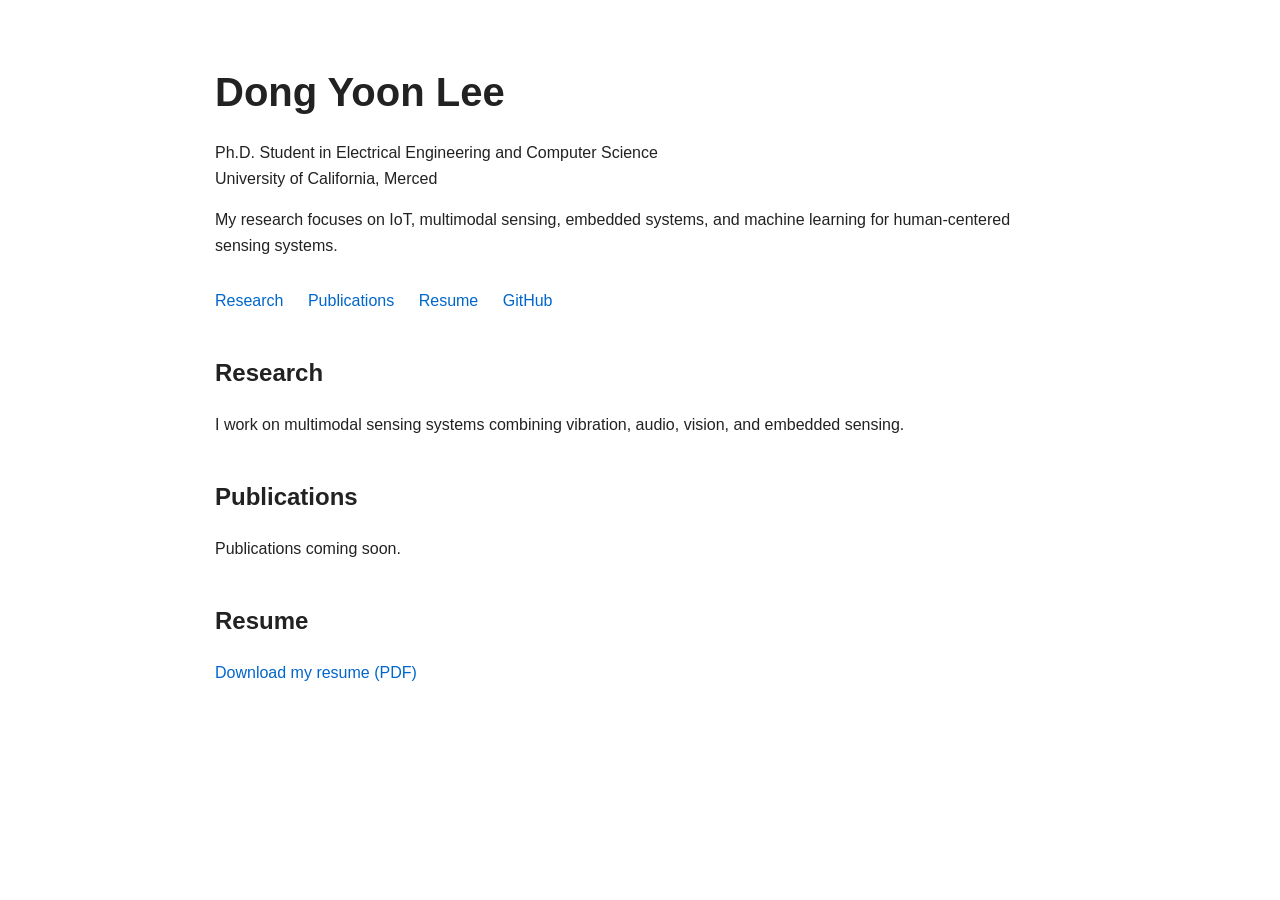
==== index.html @ 172d60fa "init" ====
<!DOCTYPE html>
<html lang="en">

<head>
    <meta charset="UTF-8">
    <meta name="viewport" content="width=device-width, initial-scale=1.0">

    <title>Dong Yoon Lee</title>

    <link rel="stylesheet" href="style.css">
</head>

<body>

<main>

    <h1>Dong Yoon Lee</h1>

    <p>
        Ph.D. Student in Electrical Engineering and Computer Science
        <br>
        University of California, Merced
    </p>

    <p>
        My research focuses on IoT, multimodal sensing,
        embedded systems, and machine learning for
        human-centered sensing systems.
    </p>

    <nav>
        <a href="#research">Research</a>
        <a href="#publications">Publications</a>
        <a href="resume.pdf">Resume</a>
        <a href="https://github.com/YOUR-USERNAME">GitHub</a>
    </nav>


    <h2 id="research">Research</h2>

    <p>
        I work on multimodal sensing systems combining
        vibration, audio, vision, and embedded sensing.
    </p>


    <h2 id="publications">Publications</h2>

    <p>
        Publications coming soon.
    </p>


    <h2>Resume</h2>

    <p>
        <a href="resume.pdf">
            Download my resume (PDF)
        </a>
    </p>

</main>

</body>
</html>
---- style.css ----
body {
    font-family: Arial, sans-serif;
    line-height: 1.6;
    max-width: 850px;
    margin: 60px auto;
    padding: 0 24px;
    color: #222;
}

h1 {
    font-size: 2.5rem;
    margin-bottom: 0;
}

h2 {
    margin-top: 40px;
}

nav {
    margin: 30px 0;
}

nav a {
    margin-right: 20px;
}

a {
    color: #0066cc;
    text-decoration: none;
}

a:hover {
    text-decoration: underline;
}
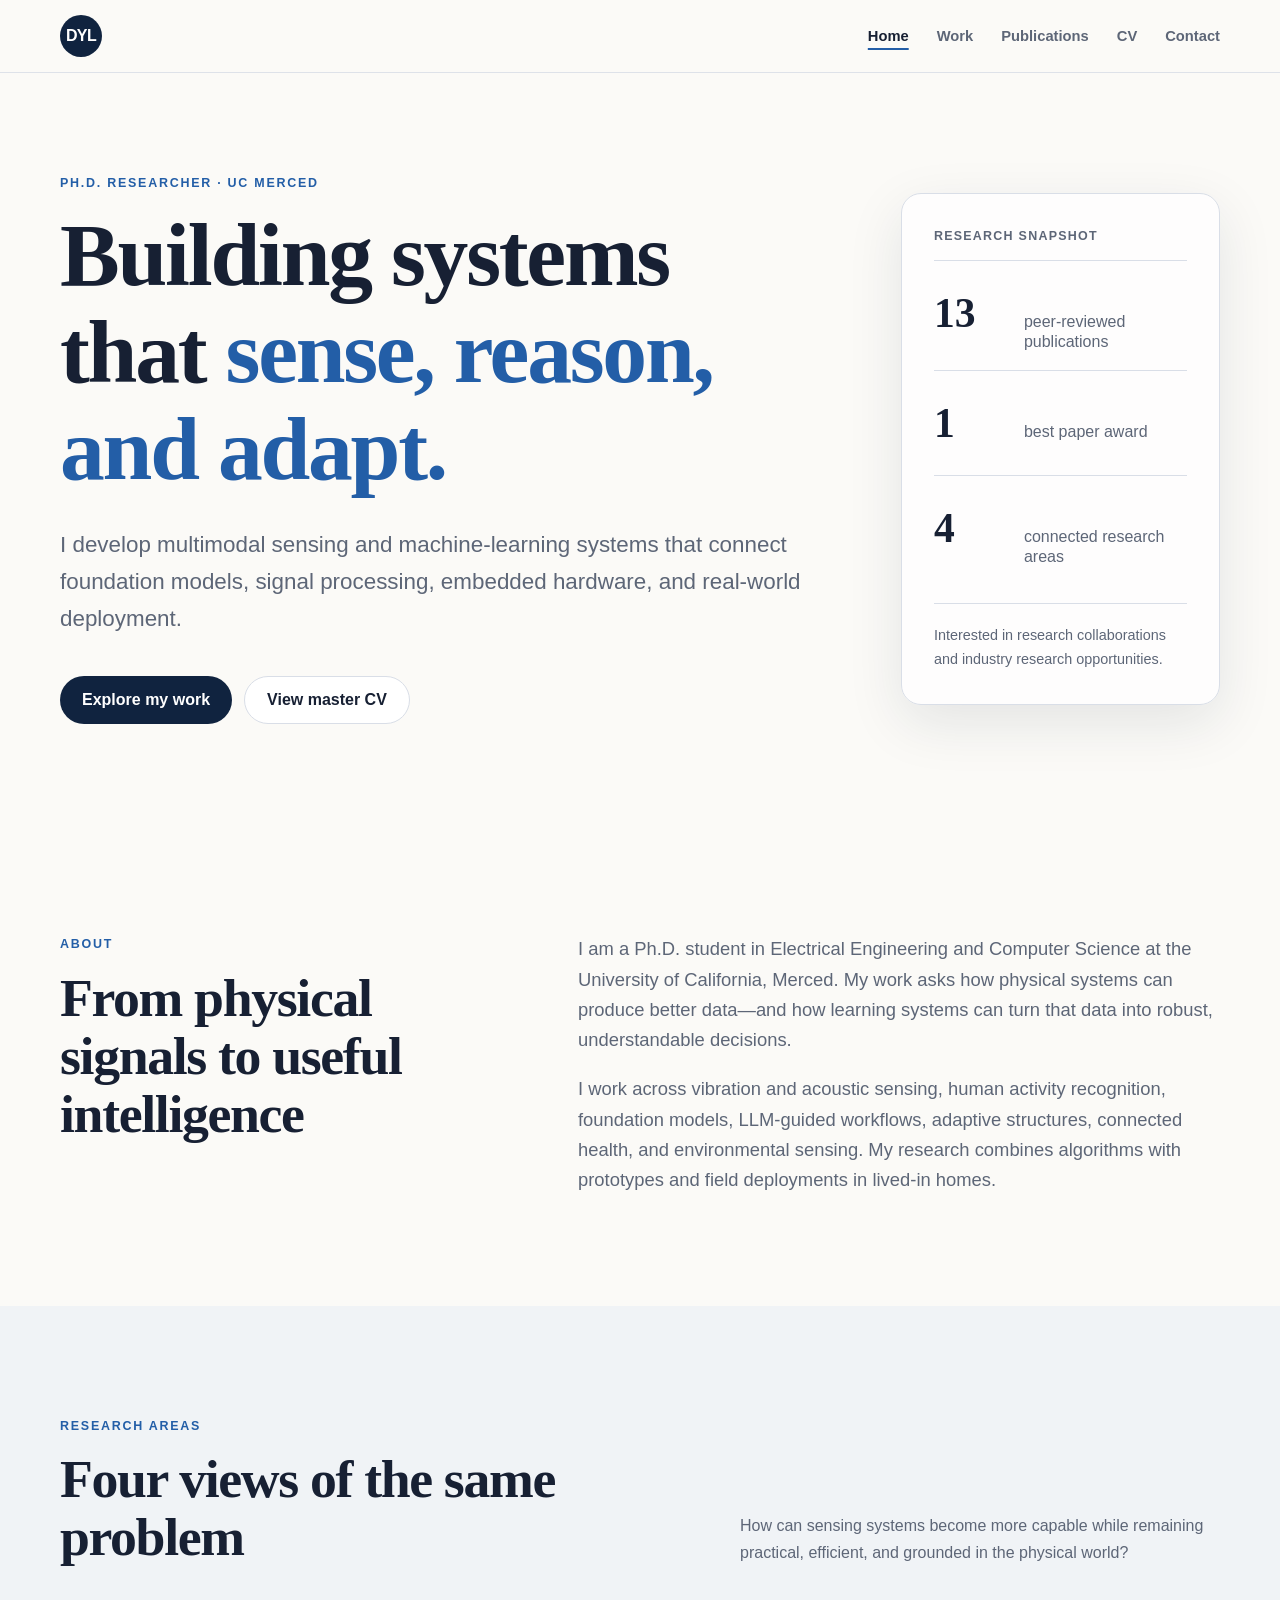
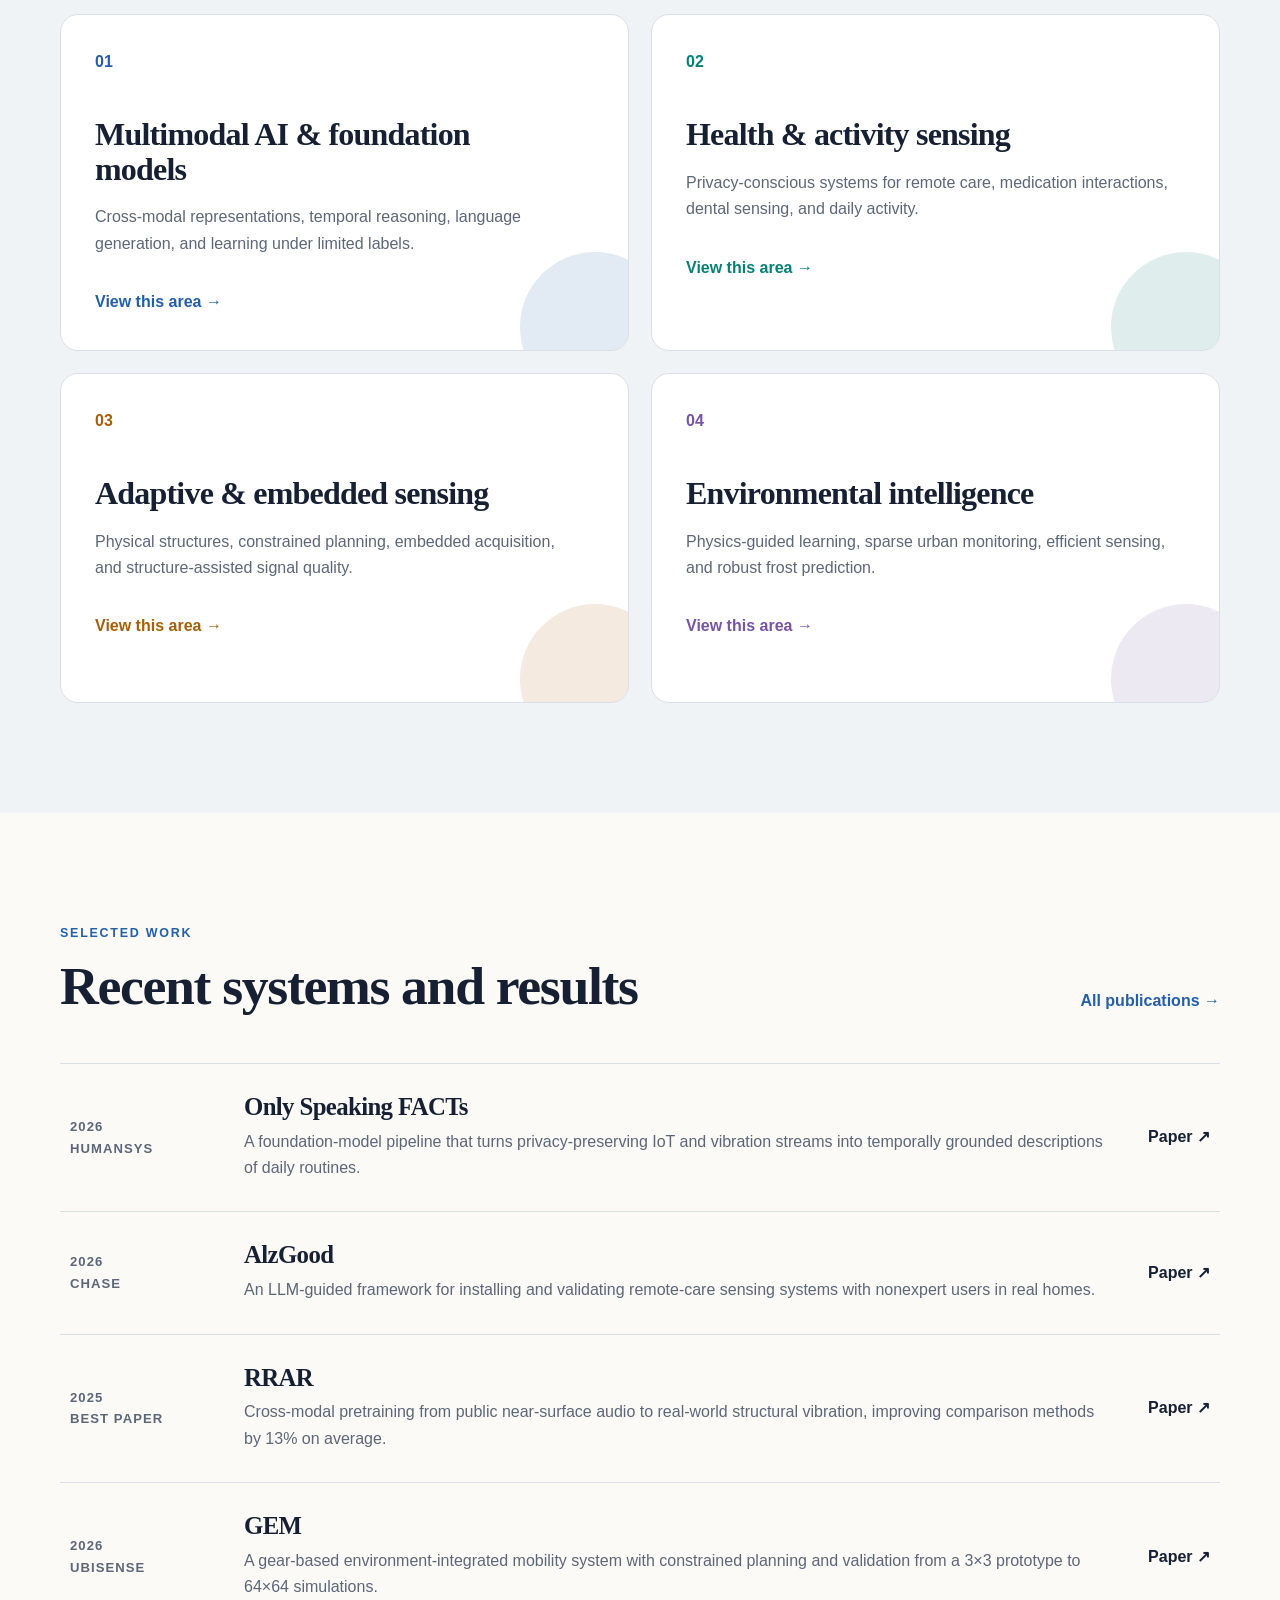
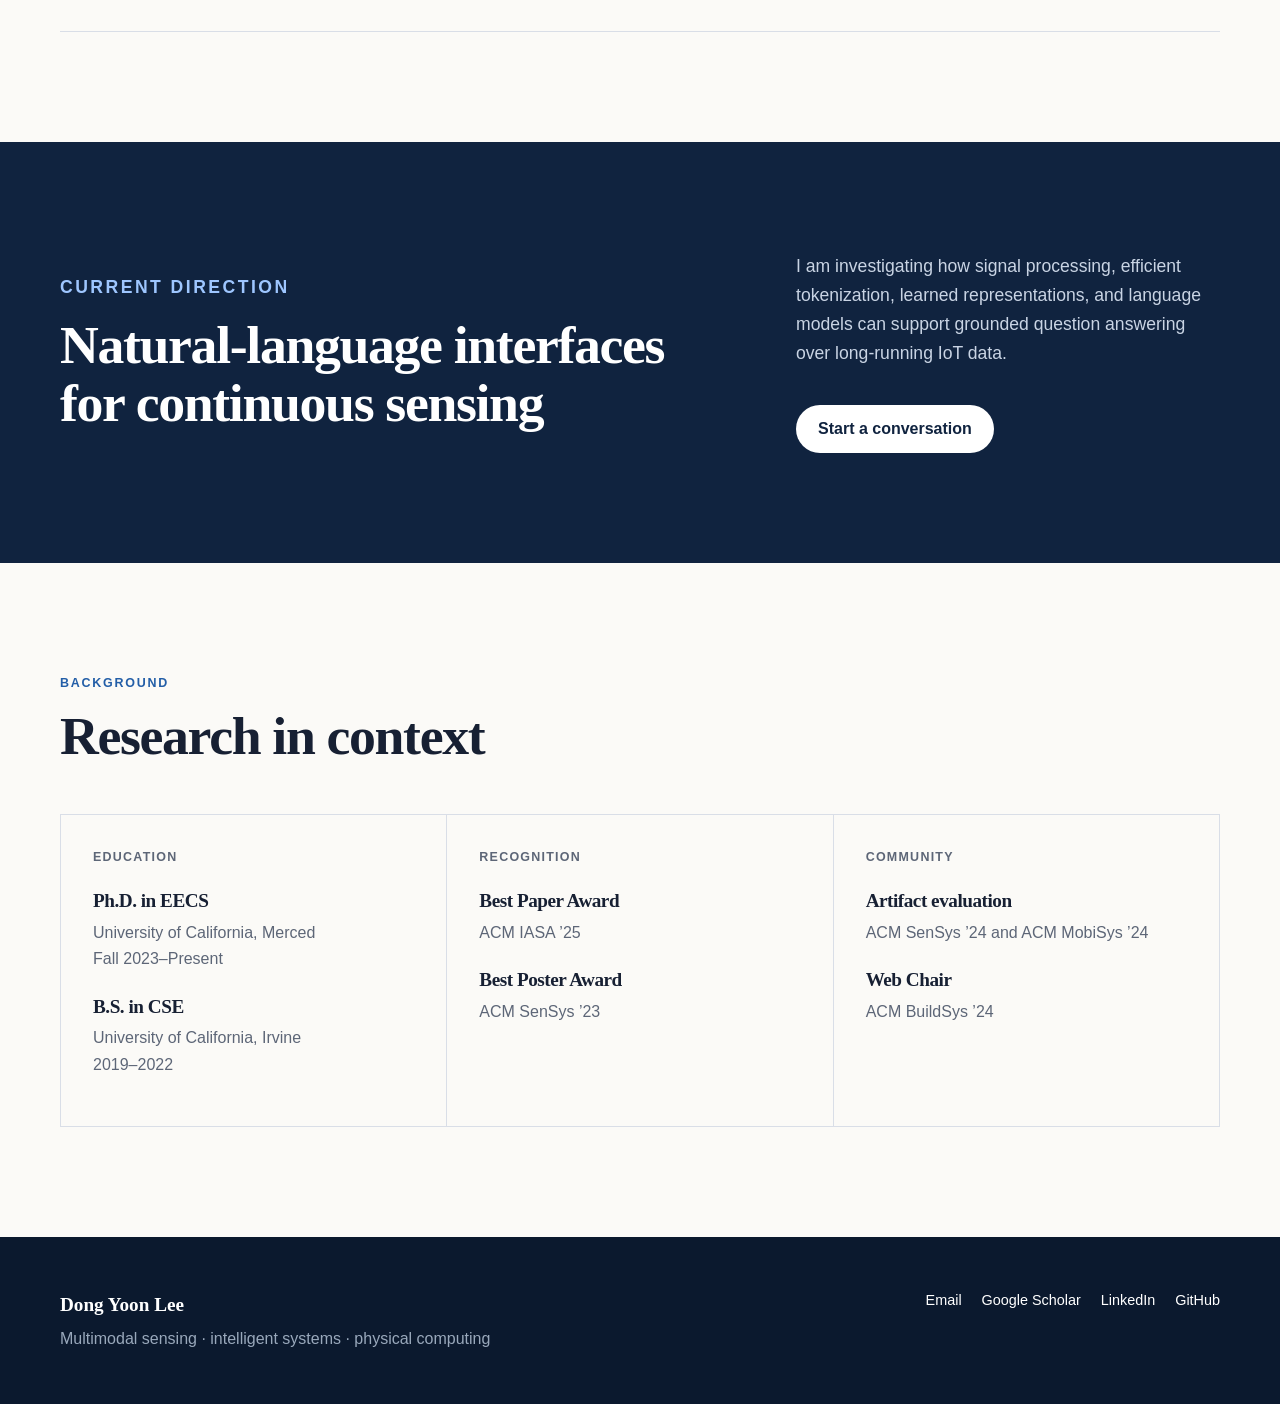
==== commit 0a425f96: "first pass" ====
--- a/index.html
+++ b/index.html
@@ -1,65 +1,97 @@
-<!DOCTYPE html>
+<!doctype html>
 <html lang="en">
+<head>
+  <meta charset="utf-8">
+  <meta name="viewport" content="width=device-width, initial-scale=1">
+  <meta name="description" content="Dong Yoon Lee is a Ph.D. researcher at UC Merced working on multimodal sensing, foundation models, embedded systems, and human-centered IoT.">
+  <title>Dong Yoon Lee · Researcher in intelligent sensing systems</title>
+  <link rel="stylesheet" href="style.css">
+</head>
+<body>
+  <a class="skip-link" href="#content">Skip to content</a>
+  <header class="site-header">
+    <div class="nav-wrap">
+      <a class="brand" href="index.html" aria-label="Dong Yoon Lee, home">DYL</a>
+      <nav class="site-nav" aria-label="Primary navigation">
+        <a class="active" aria-current="page" href="index.html">Home</a>
+        <a href="#work">Work</a>
+        <a href="publications.html">Publications</a>
+        <a href="cv.html">CV</a>
+        <a href="contact.html">Contact</a>
+      </nav>
+    </div>
+  </header>
 
-<head>
-    <meta charset="UTF-8">
-    <meta name="viewport" content="width=device-width, initial-scale=1.0">
+  <main id="content">
+    <section class="hero shell">
+      <div class="hero-copy">
+        <p class="eyebrow">Ph.D. researcher · UC Merced</p>
+        <h1>Building systems that <span>sense, reason, and adapt.</span></h1>
+        <p class="hero-lede">I develop multimodal sensing and machine-learning systems that connect foundation models, signal processing, embedded hardware, and real-world deployment.</p>
+        <div class="button-row">
+          <a class="button primary" href="#work">Explore my work</a>
+          <a class="button secondary" href="assets/dong-yoon-lee-cv.pdf">View master CV</a>
+        </div>
+      </div>
+      <aside class="hero-panel" aria-label="Research snapshot">
+        <p class="kicker">Research snapshot</p>
+        <dl class="stats">
+          <div><dt>13</dt><dd>peer-reviewed publications</dd></div>
+          <div><dt>1</dt><dd>best paper award</dd></div>
+          <div><dt>4</dt><dd>connected research areas</dd></div>
+        </dl>
+        <p class="availability">Interested in research collaborations and industry research opportunities.</p>
+      </aside>
+    </section>
 
-    <title>Dong Yoon Lee</title>
+    <section class="section shell intro-grid" aria-labelledby="about-heading">
+      <div>
+        <p class="eyebrow">About</p>
+        <h2 id="about-heading">From physical signals to useful intelligence</h2>
+      </div>
+      <div class="prose large">
+        <p>I am a Ph.D. student in Electrical Engineering and Computer Science at the University of California, Merced. My work asks how physical systems can produce better data—and how learning systems can turn that data into robust, understandable decisions.</p>
+        <p>I work across vibration and acoustic sensing, human activity recognition, foundation models, LLM-guided workflows, adaptive structures, connected health, and environmental sensing. My research combines algorithms with prototypes and field deployments in lived-in homes.</p>
+      </div>
+    </section>
 
-    <link rel="stylesheet" href="style.css">
-</head>
+    <section class="section section-tint" id="work" aria-labelledby="work-heading">
+      <div class="shell">
+        <div class="section-heading">
+          <div><p class="eyebrow">Research areas</p><h2 id="work-heading">Four views of the same problem</h2></div>
+          <p>How can sensing systems become more capable while remaining practical, efficient, and grounded in the physical world?</p>
+        </div>
+        <div class="card-grid two-col">
+          <a class="area-card cobalt" href="work/multimodal-ai.html"><span class="card-index">01</span><h3>Multimodal AI &amp; foundation models</h3><p>Cross-modal representations, temporal reasoning, language generation, and learning under limited labels.</p><span class="text-link">View this area <span aria-hidden="true">→</span></span></a>
+          <a class="area-card teal" href="work/health-sensing.html"><span class="card-index">02</span><h3>Health &amp; activity sensing</h3><p>Privacy-conscious systems for remote care, medication interactions, dental sensing, and daily activity.</p><span class="text-link">View this area <span aria-hidden="true">→</span></span></a>
+          <a class="area-card amber" href="work/physical-computing.html"><span class="card-index">03</span><h3>Adaptive &amp; embedded sensing</h3><p>Physical structures, constrained planning, embedded acquisition, and structure-assisted signal quality.</p><span class="text-link">View this area <span aria-hidden="true">→</span></span></a>
+          <a class="area-card violet" href="work/environmental-sensing.html"><span class="card-index">04</span><h3>Environmental intelligence</h3><p>Physics-guided learning, sparse urban monitoring, efficient sensing, and robust frost prediction.</p><span class="text-link">View this area <span aria-hidden="true">→</span></span></a>
+        </div>
+      </div>
+    </section>
 
-<body>
+    <section class="section shell" aria-labelledby="featured-heading">
+      <div class="section-heading"><div><p class="eyebrow">Selected work</p><h2 id="featured-heading">Recent systems and results</h2></div><a class="text-link standalone" href="publications.html">All publications <span aria-hidden="true">→</span></a></div>
+      <div class="feature-list">
+        <article class="feature-row"><div class="feature-meta"><span>2026</span><span>HumanSys</span></div><div><h3>Only Speaking FACTs</h3><p>A foundation-model pipeline that turns privacy-preserving IoT and vibration streams into temporally grounded descriptions of daily routines.</p></div><a href="https://doi.org/10.1145/3842436.3843810" aria-label="Read Only Speaking FACTs">Paper ↗</a></article>
+        <article class="feature-row"><div class="feature-meta"><span>2026</span><span>CHASE</span></div><div><h3>AlzGood</h3><p>An LLM-guided framework for installing and validating remote-care sensing systems with nonexpert users in real homes.</p></div><a href="https://doi.org/10.1109/CHASE69719.2026.00087" aria-label="Read AlzGood">Paper ↗</a></article>
+        <article class="feature-row"><div class="feature-meta"><span>2025</span><span>Best Paper</span></div><div><h3>RRAR</h3><p>Cross-modal pretraining from public near-surface audio to real-world structural vibration, improving comparison methods by 13% on average.</p></div><a href="https://doi.org/10.1145/3737901.3768365" aria-label="Read RRAR">Paper ↗</a></article>
+        <article class="feature-row"><div class="feature-meta"><span>2026</span><span>UbiSense</span></div><div><h3>GEM</h3><p>A gear-based environment-integrated mobility system with constrained planning and validation from a 3×3 prototype to 64×64 simulations.</p></div><a href="https://arxiv.org/abs/2505.10546" aria-label="Read GEM">Paper ↗</a></article>
+      </div>
+    </section>
 
-<main>
+    <section class="section section-dark"><div class="shell split-callout"><div><p class="eyebrow light">Current direction</p><h2>Natural-language interfaces for continuous sensing</h2></div><div><p>I am investigating how signal processing, efficient tokenization, learned representations, and language models can support grounded question answering over long-running IoT data.</p><a class="button light-button" href="contact.html">Start a conversation</a></div></div></section>
 
-    <h1>Dong Yoon Lee</h1>
+    <section class="section shell" aria-labelledby="background-heading">
+      <div class="section-heading"><div><p class="eyebrow">Background</p><h2 id="background-heading">Research in context</h2></div></div>
+      <div class="fact-grid">
+        <article><p class="kicker">Education</p><h3>Ph.D. in EECS</h3><p>University of California, Merced<br>Fall 2023–Present</p><h3>B.S. in CSE</h3><p>University of California, Irvine<br>2019–2022</p></article>
+        <article><p class="kicker">Recognition</p><h3>Best Paper Award</h3><p>ACM IASA ’25</p><h3>Best Poster Award</h3><p>ACM SenSys ’23</p></article>
+        <article><p class="kicker">Community</p><h3>Artifact evaluation</h3><p>ACM SenSys ’24 and ACM MobiSys ’24</p><h3>Web Chair</h3><p>ACM BuildSys ’24</p></article>
+      </div>
+    </section>
+  </main>
 
-    <p>
-        Ph.D. Student in Electrical Engineering and Computer Science
-        <br>
-        University of California, Merced
-    </p>
-
-    <p>
-        My research focuses on IoT, multimodal sensing,
-        embedded systems, and machine learning for
-        human-centered sensing systems.
-    </p>
-
-    <nav>
-        <a href="#research">Research</a>
-        <a href="#publications">Publications</a>
-        <a href="resume.pdf">Resume</a>
-        <a href="https://github.com/YOUR-USERNAME">GitHub</a>
-    </nav>
-
-
-    <h2 id="research">Research</h2>
-
-    <p>
-        I work on multimodal sensing systems combining
-        vibration, audio, vision, and embedded sensing.
-    </p>
-
-
-    <h2 id="publications">Publications</h2>
-
-    <p>
-        Publications coming soon.
-    </p>
-
-
-    <h2>Resume</h2>
-
-    <p>
-        <a href="resume.pdf">
-            Download my resume (PDF)
-        </a>
-    </p>
-
-</main>
-
+  <footer class="site-footer"><div class="shell footer-grid"><div><strong>Dong Yoon Lee</strong><p>Multimodal sensing · intelligent systems · physical computing</p></div><div class="footer-links"><a href="mailto:dlee267@ucmerced.edu">Email</a><a href="https://scholar.google.com/citations?user=Y2DTte0AAAAJ&amp;hl=en">Google Scholar</a><a href="https://www.linkedin.com/in/dong-yoon-l-203b5611b/">LinkedIn</a><a href="https://github.com/dlee267">GitHub</a></div></div></footer>
 </body>
 </html>
--- a/style.css
+++ b/style.css
@@ -1,34 +1,180 @@
-body {
-    font-family: Arial, sans-serif;
-    line-height: 1.6;
-    max-width: 850px;
-    margin: 60px auto;
-    padding: 0 24px;
-    color: #222;
+:root {
+  --ink: #172033;
+  --muted: #5d6677;
+  --line: #d9dee7;
+  --paper: #fbfaf7;
+  --white: #ffffff;
+  --navy: #10233f;
+  --blue: #235ea7;
+  --teal: #087f75;
+  --amber: #a65f09;
+  --violet: #7754a4;
+  --max: 1160px;
+  --shadow: 0 18px 55px rgba(24, 37, 58, 0.10);
 }
 
-h1 {
-    font-size: 2.5rem;
-    margin-bottom: 0;
+* { box-sizing: border-box; }
+html { scroll-behavior: smooth; }
+body { margin: 0; color: var(--ink); background: var(--paper); font-family: Inter, ui-sans-serif, -apple-system, BlinkMacSystemFont, "Segoe UI", sans-serif; font-size: 16px; line-height: 1.65; -webkit-font-smoothing: antialiased; }
+a { color: inherit; text-underline-offset: 0.2em; }
+a:hover { color: var(--blue); }
+img, iframe { max-width: 100%; }
+.shell { width: min(var(--max), calc(100% - 40px)); margin-inline: auto; }
+.skip-link { position: fixed; top: -60px; left: 20px; z-index: 100; padding: 10px 16px; background: var(--white); border: 2px solid var(--blue); }
+.skip-link:focus { top: 12px; }
+
+.site-header { position: sticky; top: 0; z-index: 20; border-bottom: 1px solid rgba(217, 222, 231, 0.85); background: rgba(251, 250, 247, 0.93); backdrop-filter: blur(14px); }
+.nav-wrap { width: min(var(--max), calc(100% - 40px)); min-height: 72px; margin-inline: auto; display: flex; align-items: center; justify-content: space-between; gap: 24px; }
+.brand { display: grid; place-items: center; width: 42px; height: 42px; border-radius: 50%; background: var(--navy); color: white; font-weight: 800; letter-spacing: -0.04em; text-decoration: none; }
+.brand:hover { color: white; background: var(--blue); }
+.site-nav { display: flex; gap: 28px; align-items: center; }
+.site-nav a { color: var(--muted); font-size: 0.92rem; font-weight: 650; text-decoration: none; }
+.site-nav a:hover, .site-nav a.active { color: var(--ink); }
+.site-nav a.active { text-decoration: underline; text-decoration-color: var(--blue); text-decoration-thickness: 2px; text-underline-offset: 0.45em; }
+
+h1, h2, h3 { margin: 0; font-family: Georgia, "Times New Roman", serif; line-height: 1.08; letter-spacing: -0.025em; }
+h1 { font-size: clamp(3rem, 7vw, 6.6rem); }
+h2 { font-size: clamp(2.05rem, 4.2vw, 3.8rem); }
+h3 { font-size: 1.35rem; }
+p { margin: 0 0 1em; }
+.eyebrow, .kicker { margin: 0 0 0.85rem; color: var(--blue); font-size: 0.78rem; font-weight: 800; letter-spacing: 0.14em; text-transform: uppercase; }
+.kicker { color: var(--muted); letter-spacing: 0.1em; }
+.eyebrow.light { color: #9ec6ff; }
+.section { padding-block: 110px; }
+.section-tint { background: #f0f3f6; }
+.section-dark { color: white; background: var(--navy); }
+.section-heading { display: flex; align-items: end; justify-content: space-between; gap: 40px; margin-bottom: 48px; }
+.section-heading > p { max-width: 480px; color: var(--muted); margin: 0; }
+
+.hero { min-height: 680px; display: grid; grid-template-columns: minmax(0, 1.55fr) minmax(270px, 0.65fr); gap: 80px; align-items: center; padding-block: 100px; }
+.hero h1 span { color: var(--blue); }
+.hero-lede { max-width: 760px; margin-top: 30px; color: var(--muted); font-size: clamp(1.15rem, 2vw, 1.4rem); }
+.button-row { display: flex; flex-wrap: wrap; gap: 12px; margin-top: 38px; }
+.button { display: inline-flex; align-items: center; justify-content: center; min-height: 48px; padding: 0 22px; border-radius: 999px; font-weight: 750; text-decoration: none; transition: 160ms ease; }
+.button:hover { transform: translateY(-2px); }
+.button.primary { color: white; background: var(--navy); }
+.button.primary:hover { color: white; background: var(--blue); }
+.button.secondary { border: 1px solid var(--line); background: white; }
+.hero-panel { padding: 32px; border: 1px solid var(--line); border-radius: 20px; background: rgba(255,255,255,0.72); box-shadow: var(--shadow); }
+.stats { margin: 0; }
+.stats > div { display: grid; grid-template-columns: 72px 1fr; gap: 18px; align-items: baseline; padding-block: 18px; border-top: 1px solid var(--line); }
+.stats dt { font-family: Georgia, serif; font-size: 2.6rem; font-weight: 700; }
+.stats dd { margin: 0; color: var(--muted); line-height: 1.25; }
+.availability { margin: 18px 0 0; padding-top: 20px; border-top: 1px solid var(--line); font-size: 0.9rem; color: var(--muted); }
+
+.intro-grid { display: grid; grid-template-columns: 0.8fr 1.2fr; gap: 90px; }
+.prose { color: var(--muted); }
+.prose.large { font-size: 1.15rem; }
+.prose p:last-child { margin-bottom: 0; }
+.card-grid { display: grid; gap: 22px; }
+.card-grid.two-col { grid-template-columns: repeat(2, minmax(0, 1fr)); }
+.area-card { position: relative; min-height: 330px; padding: 34px; overflow: hidden; border: 1px solid var(--line); border-radius: 18px; background: white; text-decoration: none; transition: transform 180ms ease, box-shadow 180ms ease; }
+.area-card::after { content: ""; position: absolute; width: 150px; height: 150px; right: -42px; bottom: -52px; border-radius: 50%; opacity: 0.13; background: currentColor; }
+.area-card:hover { transform: translateY(-5px); color: inherit; box-shadow: var(--shadow); }
+.area-card.cobalt { color: var(--blue); }
+.area-card.teal { color: var(--teal); }
+.area-card.amber { color: var(--amber); }
+.area-card.violet { color: var(--violet); }
+.area-card h3 { max-width: 430px; margin-top: 42px; color: var(--ink); font-size: 2rem; }
+.area-card p { max-width: 490px; margin-top: 18px; color: var(--muted); }
+.card-index { font-weight: 800; font-variant-numeric: tabular-nums; }
+.text-link { display: inline-block; margin-top: 16px; font-weight: 800; text-decoration: none; }
+.text-link.standalone { color: var(--blue); }
+
+.feature-list { border-top: 1px solid var(--line); }
+.feature-row { display: grid; grid-template-columns: 140px 1fr auto; gap: 34px; align-items: center; padding: 30px 10px; border-bottom: 1px solid var(--line); }
+.feature-row h3 { font-size: 1.55rem; }
+.feature-row p { margin: 8px 0 0; color: var(--muted); }
+.feature-row > a { font-weight: 800; text-decoration: none; white-space: nowrap; }
+.feature-meta { display: flex; flex-direction: column; color: var(--muted); font-size: 0.82rem; font-weight: 750; text-transform: uppercase; letter-spacing: 0.08em; }
+.split-callout { display: grid; grid-template-columns: 1.2fr 0.8fr; gap: 100px; align-items: center; }
+.split-callout p { color: #c9d4e4; font-size: 1.1rem; }
+.light-button { margin-top: 20px; color: var(--navy); background: white; }
+.fact-grid { display: grid; grid-template-columns: repeat(3, 1fr); gap: 1px; background: var(--line); border: 1px solid var(--line); }
+.fact-grid article { padding: 32px; background: var(--paper); }
+.fact-grid h3 { margin-top: 24px; font-size: 1.2rem; }
+.fact-grid p:not(.kicker) { margin-top: 8px; color: var(--muted); }
+
+.page-hero { padding-block: 90px 70px; border-bottom: 1px solid var(--line); }
+.page-hero h1 { max-width: 1000px; font-size: clamp(2.8rem, 6vw, 5.6rem); }
+.page-hero .lede { max-width: 760px; margin-top: 28px; color: var(--muted); font-size: 1.25rem; }
+.breadcrumbs { margin-bottom: 28px; color: var(--muted); font-size: 0.9rem; }
+.breadcrumbs a { text-decoration: none; }
+.detail-layout { display: grid; grid-template-columns: 260px 1fr; gap: 80px; }
+.detail-aside { position: sticky; top: 110px; align-self: start; }
+.detail-aside ul { margin: 0; padding: 0; list-style: none; }
+.detail-aside li { padding-block: 8px; border-bottom: 1px solid var(--line); }
+.detail-aside a { color: var(--muted); text-decoration: none; }
+.detail-main > section + section { margin-top: 80px; }
+.detail-main h2 { margin-bottom: 28px; font-size: 2.3rem; }
+.detail-main h3 { margin-bottom: 10px; }
+.detail-main .prose { max-width: 780px; }
+.project-grid { display: grid; grid-template-columns: repeat(2, minmax(0, 1fr)); gap: 20px; }
+.project-card { padding: 28px; border: 1px solid var(--line); border-radius: 14px; background: white; }
+.project-card .project-meta { color: var(--blue); font-size: 0.78rem; font-weight: 800; text-transform: uppercase; letter-spacing: 0.1em; }
+.project-card h3 { margin-top: 14px; }
+.project-card p { margin-top: 14px; color: var(--muted); }
+.project-card ul { padding-left: 1.2em; color: var(--muted); }
+.project-card a { color: var(--blue); font-weight: 750; text-decoration: none; }
+.metric-strip { display: grid; grid-template-columns: repeat(3, 1fr); gap: 1px; margin: 40px 0; background: var(--line); border: 1px solid var(--line); }
+.metric-strip div { padding: 24px; background: var(--paper); }
+.metric-strip strong { display: block; font-family: Georgia, serif; font-size: 2rem; }
+.metric-strip span { color: var(--muted); font-size: 0.9rem; }
+
+.pub-year { display: grid; grid-template-columns: 120px 1fr; gap: 40px; padding-block: 34px; border-top: 1px solid var(--line); }
+.pub-year > h2 { font-size: 1.6rem; color: var(--blue); }
+.publication-list { display: grid; gap: 30px; }
+.publication h3 { font-size: 1.28rem; line-height: 1.25; }
+.publication p { margin: 8px 0 0; color: var(--muted); }
+.publication .authors { color: var(--ink); }
+.venue { font-style: italic; }
+.badge { display: inline-block; margin-left: 8px; padding: 3px 8px; border-radius: 999px; color: #7a4300; background: #ffedcb; font-size: 0.7rem; font-style: normal; font-weight: 800; letter-spacing: 0.06em; text-transform: uppercase; }
+.pub-links { display: flex; gap: 14px; margin-top: 10px; }
+.pub-links a { color: var(--blue); font-size: 0.9rem; font-weight: 750; text-decoration: none; }
+
+.cv-actions { display: flex; flex-wrap: wrap; gap: 12px; margin-top: 28px; }
+.pdf-frame { width: 100%; min-height: 900px; border: 1px solid var(--line); border-radius: 12px; background: #eceff3; }
+.contact-grid { display: grid; grid-template-columns: 1.1fr 0.9fr; gap: 60px; }
+.contact-card { padding: 32px; border: 1px solid var(--line); border-radius: 16px; background: white; }
+.contact-list { margin: 0; }
+.contact-list div { display: grid; grid-template-columns: 110px 1fr; gap: 20px; padding-block: 18px; border-bottom: 1px solid var(--line); }
+.contact-list div:last-child { border-bottom: 0; }
+.contact-list dt { color: var(--muted); font-size: 0.82rem; font-weight: 800; text-transform: uppercase; letter-spacing: 0.08em; }
+.contact-list dd { margin: 0; overflow-wrap: anywhere; }
+
+.site-footer { padding-block: 52px; color: #d4ddeb; background: #0b192e; }
+.footer-grid { display: flex; justify-content: space-between; gap: 40px; }
+.site-footer strong { color: white; font-family: Georgia, serif; font-size: 1.2rem; }
+.site-footer p { margin: 5px 0 0; color: #99a8bb; }
+.footer-links { display: flex; flex-wrap: wrap; gap: 20px; align-content: start; }
+.footer-links a { color: white; font-size: 0.9rem; text-decoration: none; }
+
+@media (max-width: 860px) {
+  .section { padding-block: 76px; }
+  .hero { min-height: auto; grid-template-columns: 1fr; gap: 42px; padding-block: 72px; }
+  .hero-panel { max-width: 520px; }
+  .intro-grid, .split-callout, .detail-layout, .contact-grid { grid-template-columns: 1fr; gap: 44px; }
+  .detail-aside { position: static; }
+  .detail-aside ul { display: flex; flex-wrap: wrap; gap: 8px 20px; }
+  .detail-aside li { border: 0; }
+  .fact-grid { grid-template-columns: 1fr; }
+  .section-heading { align-items: start; flex-direction: column; }
 }
 
-h2 {
-    margin-top: 40px;
+@media (max-width: 680px) {
+  .shell, .nav-wrap { width: min(100% - 28px, var(--max)); }
+  .nav-wrap { min-height: auto; padding-block: 14px; align-items: flex-start; }
+  .site-nav { justify-content: flex-end; flex-wrap: wrap; gap: 10px 18px; }
+  .site-nav a { font-size: 0.82rem; }
+  .card-grid.two-col, .project-grid, .metric-strip { grid-template-columns: 1fr; }
+  .feature-row { grid-template-columns: 1fr; gap: 12px; }
+  .feature-meta { flex-direction: row; gap: 12px; }
+  .pub-year { grid-template-columns: 1fr; gap: 18px; }
+  .footer-grid { flex-direction: column; }
+  .pdf-frame { min-height: 600px; }
 }
 
-nav {
-    margin: 30px 0;
+@media (prefers-reduced-motion: reduce) {
+  html { scroll-behavior: auto; }
+  *, *::before, *::after { transition-duration: 0.01ms !important; }
 }
-
-nav a {
-    margin-right: 20px;
-}
-
-a {
-    color: #0066cc;
-    text-decoration: none;
-}
-
-a:hover {
-    text-decoration: underline;
-}
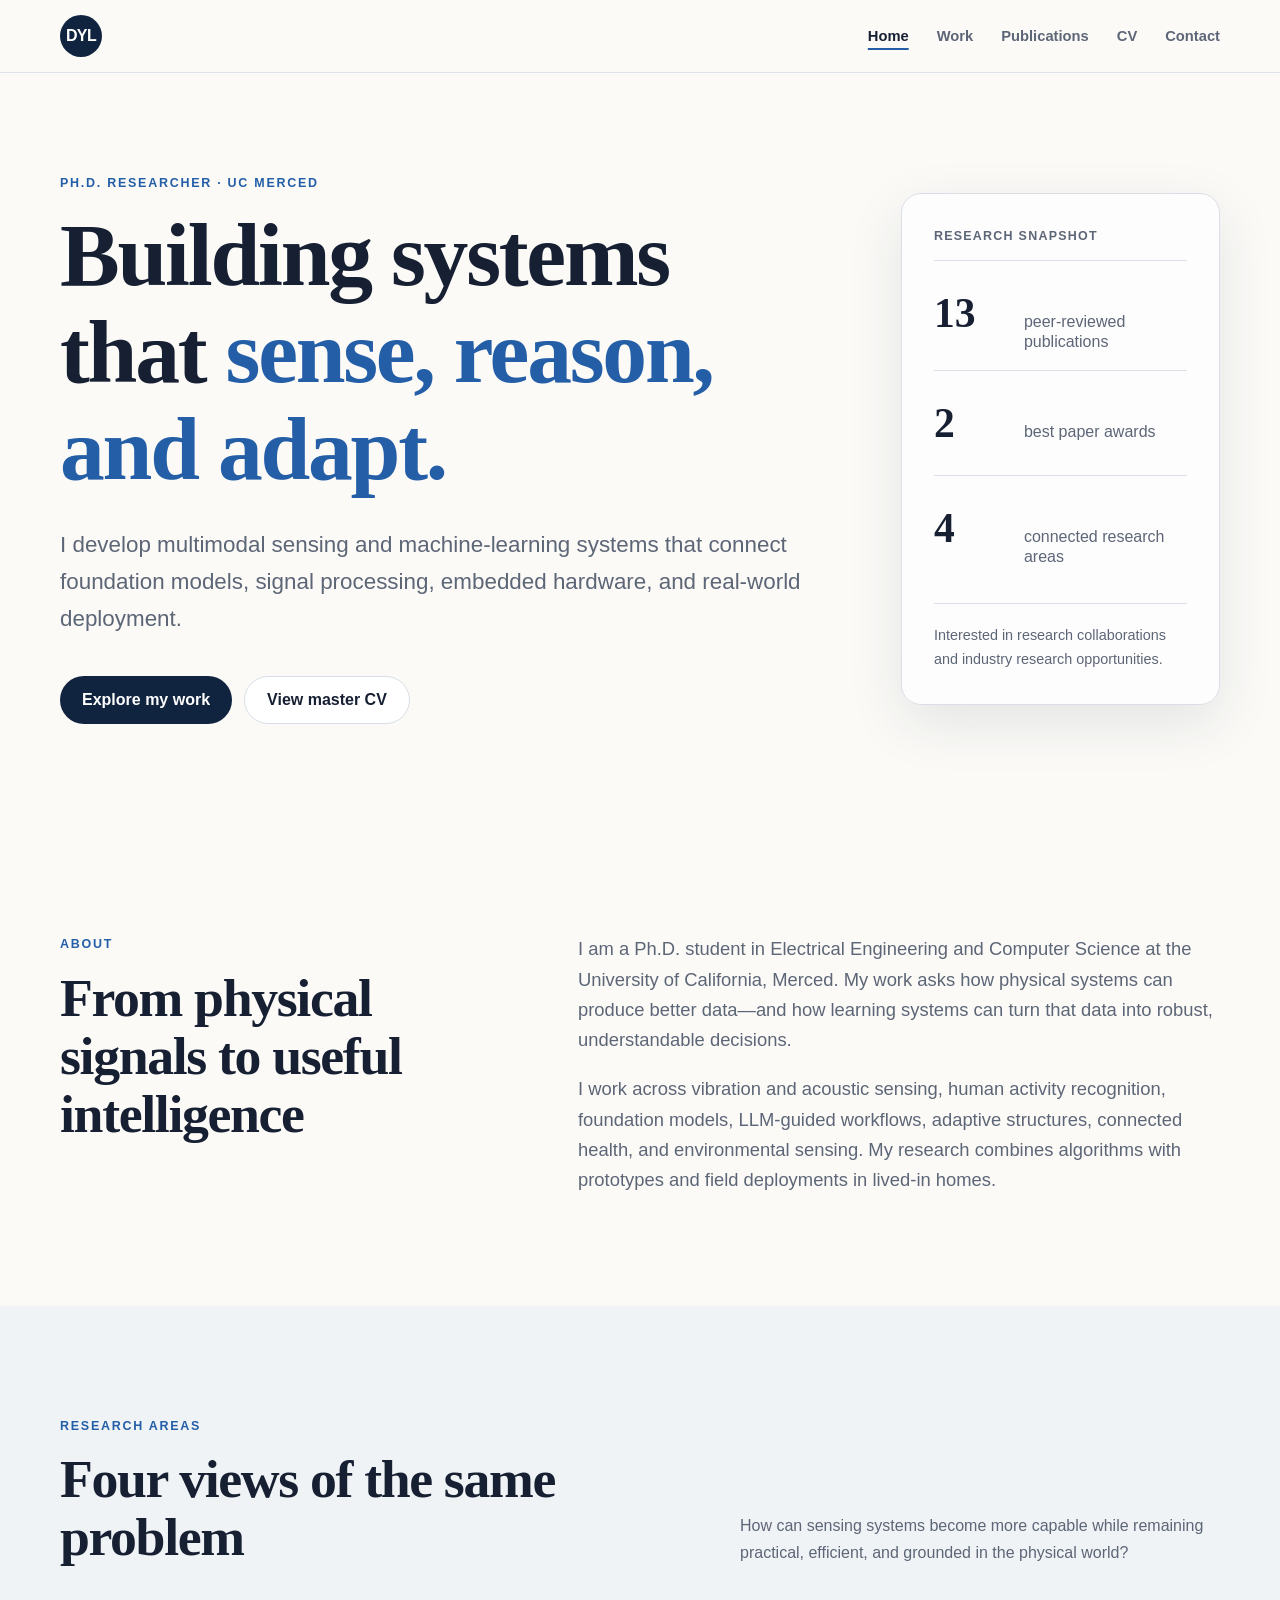
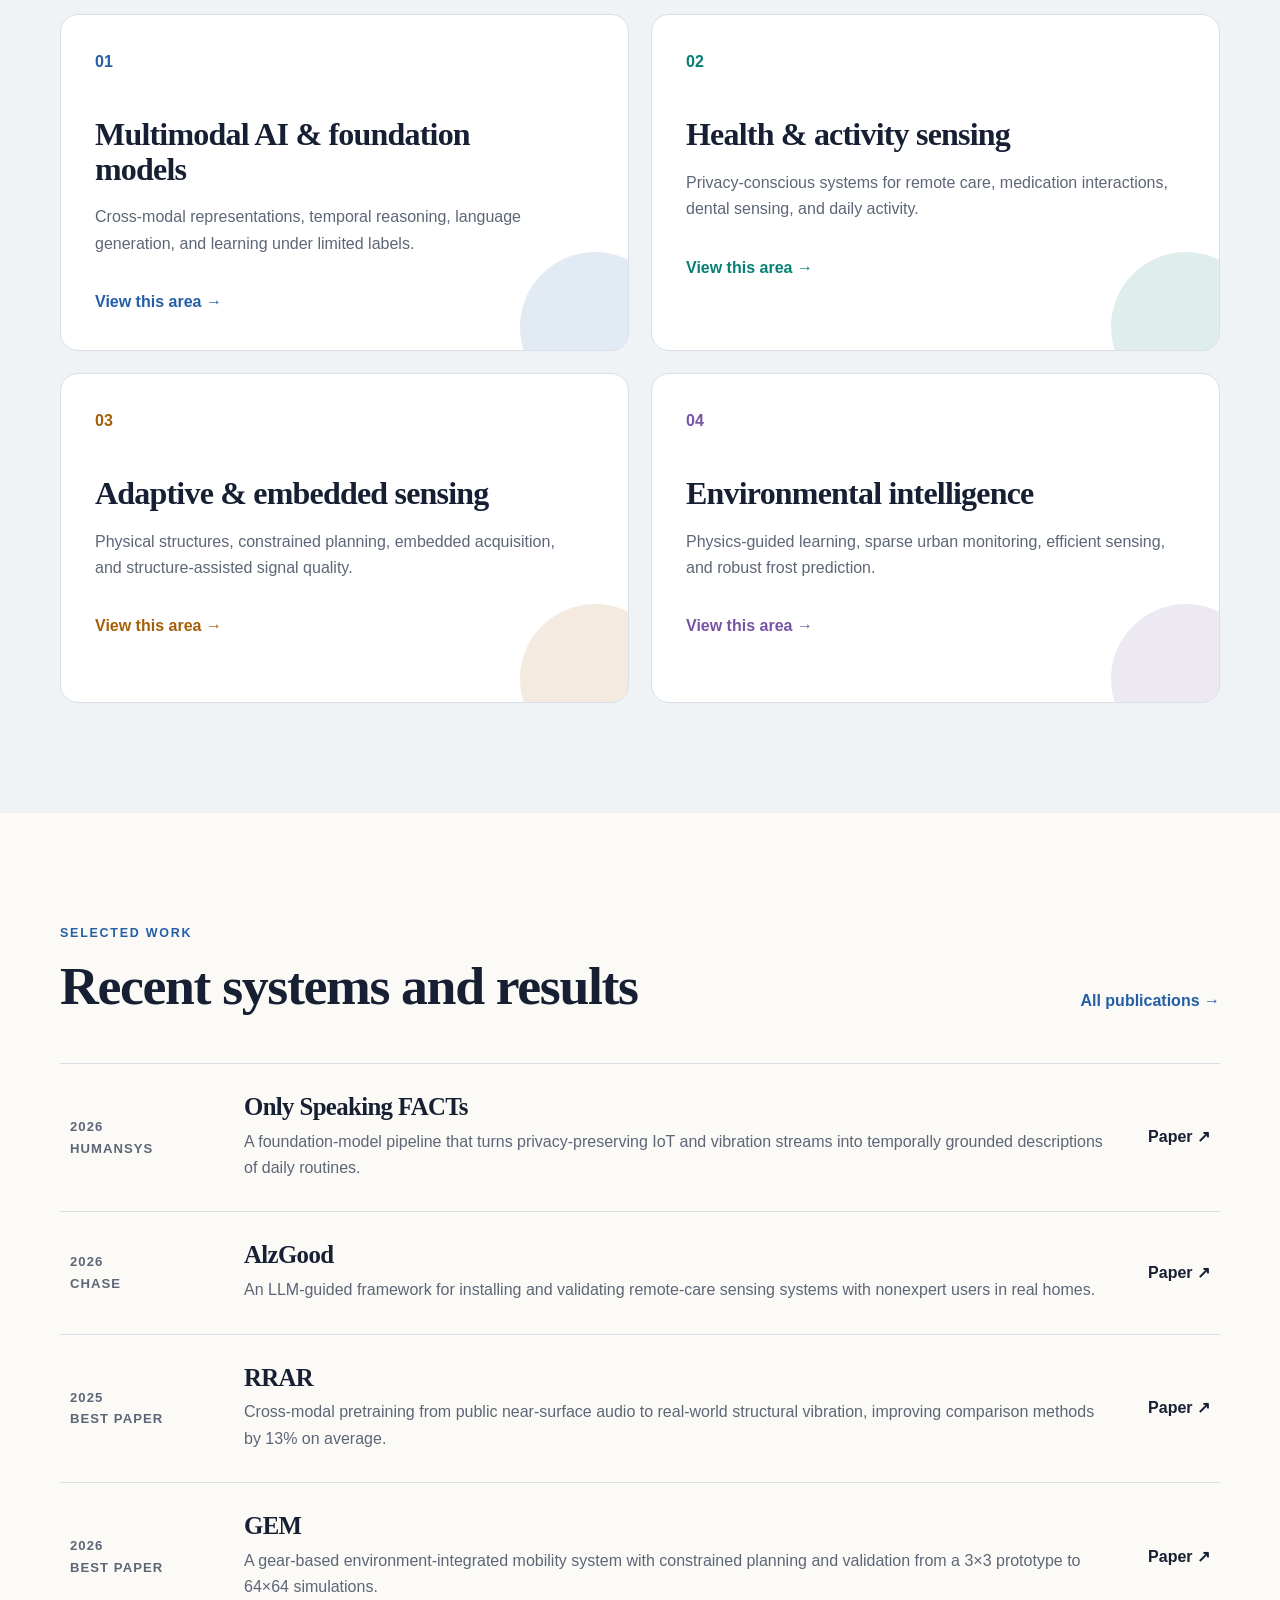
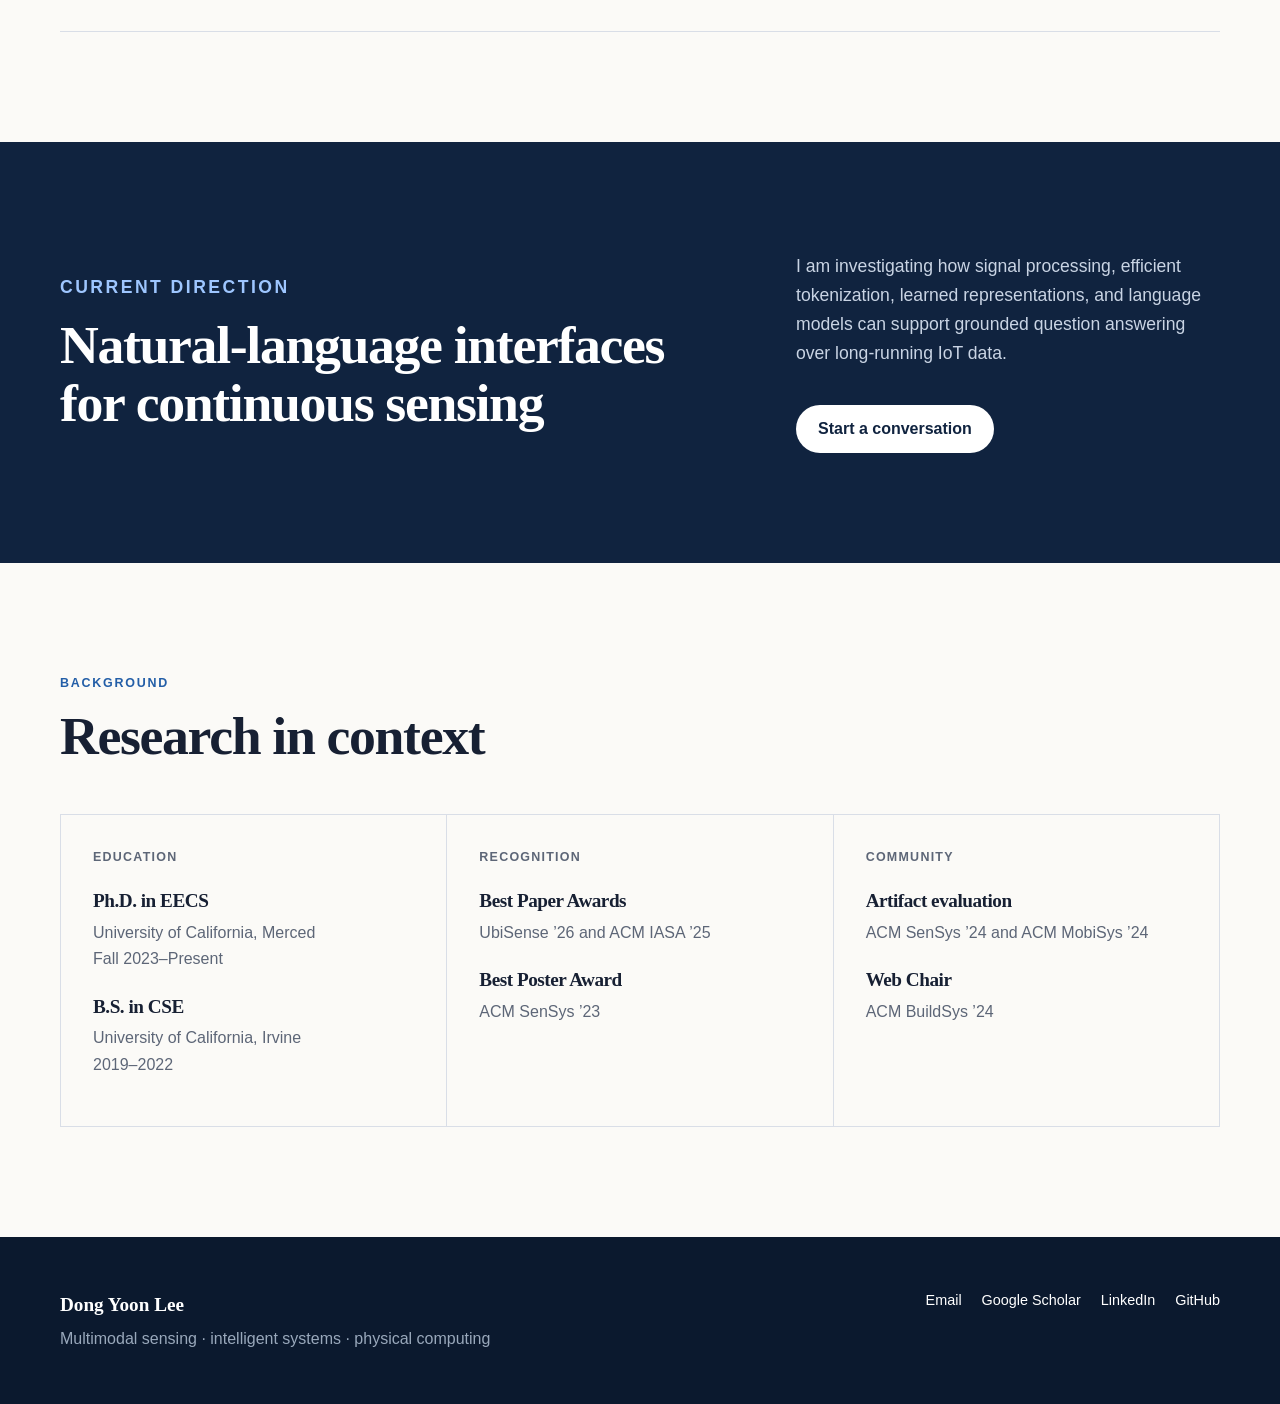
==== commit d4c7a94f: "first pass" ====
--- a/index.html
+++ b/index.html
@@ -37,7 +37,7 @@
         <p class="kicker">Research snapshot</p>
         <dl class="stats">
           <div><dt>13</dt><dd>peer-reviewed publications</dd></div>
-          <div><dt>1</dt><dd>best paper award</dd></div>
+          <div><dt>2</dt><dd>best paper awards</dd></div>
           <div><dt>4</dt><dd>connected research areas</dd></div>
         </dl>
         <p class="availability">Interested in research collaborations and industry research opportunities.</p>
@@ -76,7 +76,7 @@
         <article class="feature-row"><div class="feature-meta"><span>2026</span><span>HumanSys</span></div><div><h3>Only Speaking FACTs</h3><p>A foundation-model pipeline that turns privacy-preserving IoT and vibration streams into temporally grounded descriptions of daily routines.</p></div><a href="https://doi.org/10.1145/3842436.3843810" aria-label="Read Only Speaking FACTs">Paper ↗</a></article>
         <article class="feature-row"><div class="feature-meta"><span>2026</span><span>CHASE</span></div><div><h3>AlzGood</h3><p>An LLM-guided framework for installing and validating remote-care sensing systems with nonexpert users in real homes.</p></div><a href="https://doi.org/10.1109/CHASE69719.2026.00087" aria-label="Read AlzGood">Paper ↗</a></article>
         <article class="feature-row"><div class="feature-meta"><span>2025</span><span>Best Paper</span></div><div><h3>RRAR</h3><p>Cross-modal pretraining from public near-surface audio to real-world structural vibration, improving comparison methods by 13% on average.</p></div><a href="https://doi.org/10.1145/3737901.3768365" aria-label="Read RRAR">Paper ↗</a></article>
-        <article class="feature-row"><div class="feature-meta"><span>2026</span><span>UbiSense</span></div><div><h3>GEM</h3><p>A gear-based environment-integrated mobility system with constrained planning and validation from a 3×3 prototype to 64×64 simulations.</p></div><a href="https://arxiv.org/abs/2505.10546" aria-label="Read GEM">Paper ↗</a></article>
+        <article class="feature-row"><div class="feature-meta"><span>2026</span><span>Best Paper</span></div><div><h3>GEM</h3><p>A gear-based environment-integrated mobility system with constrained planning and validation from a 3×3 prototype to 64×64 simulations.</p></div><a href="https://arxiv.org/abs/2505.10546" aria-label="Read GEM">Paper ↗</a></article>
       </div>
     </section>
 
@@ -86,7 +86,7 @@
       <div class="section-heading"><div><p class="eyebrow">Background</p><h2 id="background-heading">Research in context</h2></div></div>
       <div class="fact-grid">
         <article><p class="kicker">Education</p><h3>Ph.D. in EECS</h3><p>University of California, Merced<br>Fall 2023–Present</p><h3>B.S. in CSE</h3><p>University of California, Irvine<br>2019–2022</p></article>
-        <article><p class="kicker">Recognition</p><h3>Best Paper Award</h3><p>ACM IASA ’25</p><h3>Best Poster Award</h3><p>ACM SenSys ’23</p></article>
+        <article><p class="kicker">Recognition</p><h3>Best Paper Awards</h3><p>UbiSense ’26 and ACM IASA ’25</p><h3>Best Poster Award</h3><p>ACM SenSys ’23</p></article>
         <article><p class="kicker">Community</p><h3>Artifact evaluation</h3><p>ACM SenSys ’24 and ACM MobiSys ’24</p><h3>Web Chair</h3><p>ACM BuildSys ’24</p></article>
       </div>
     </section>
